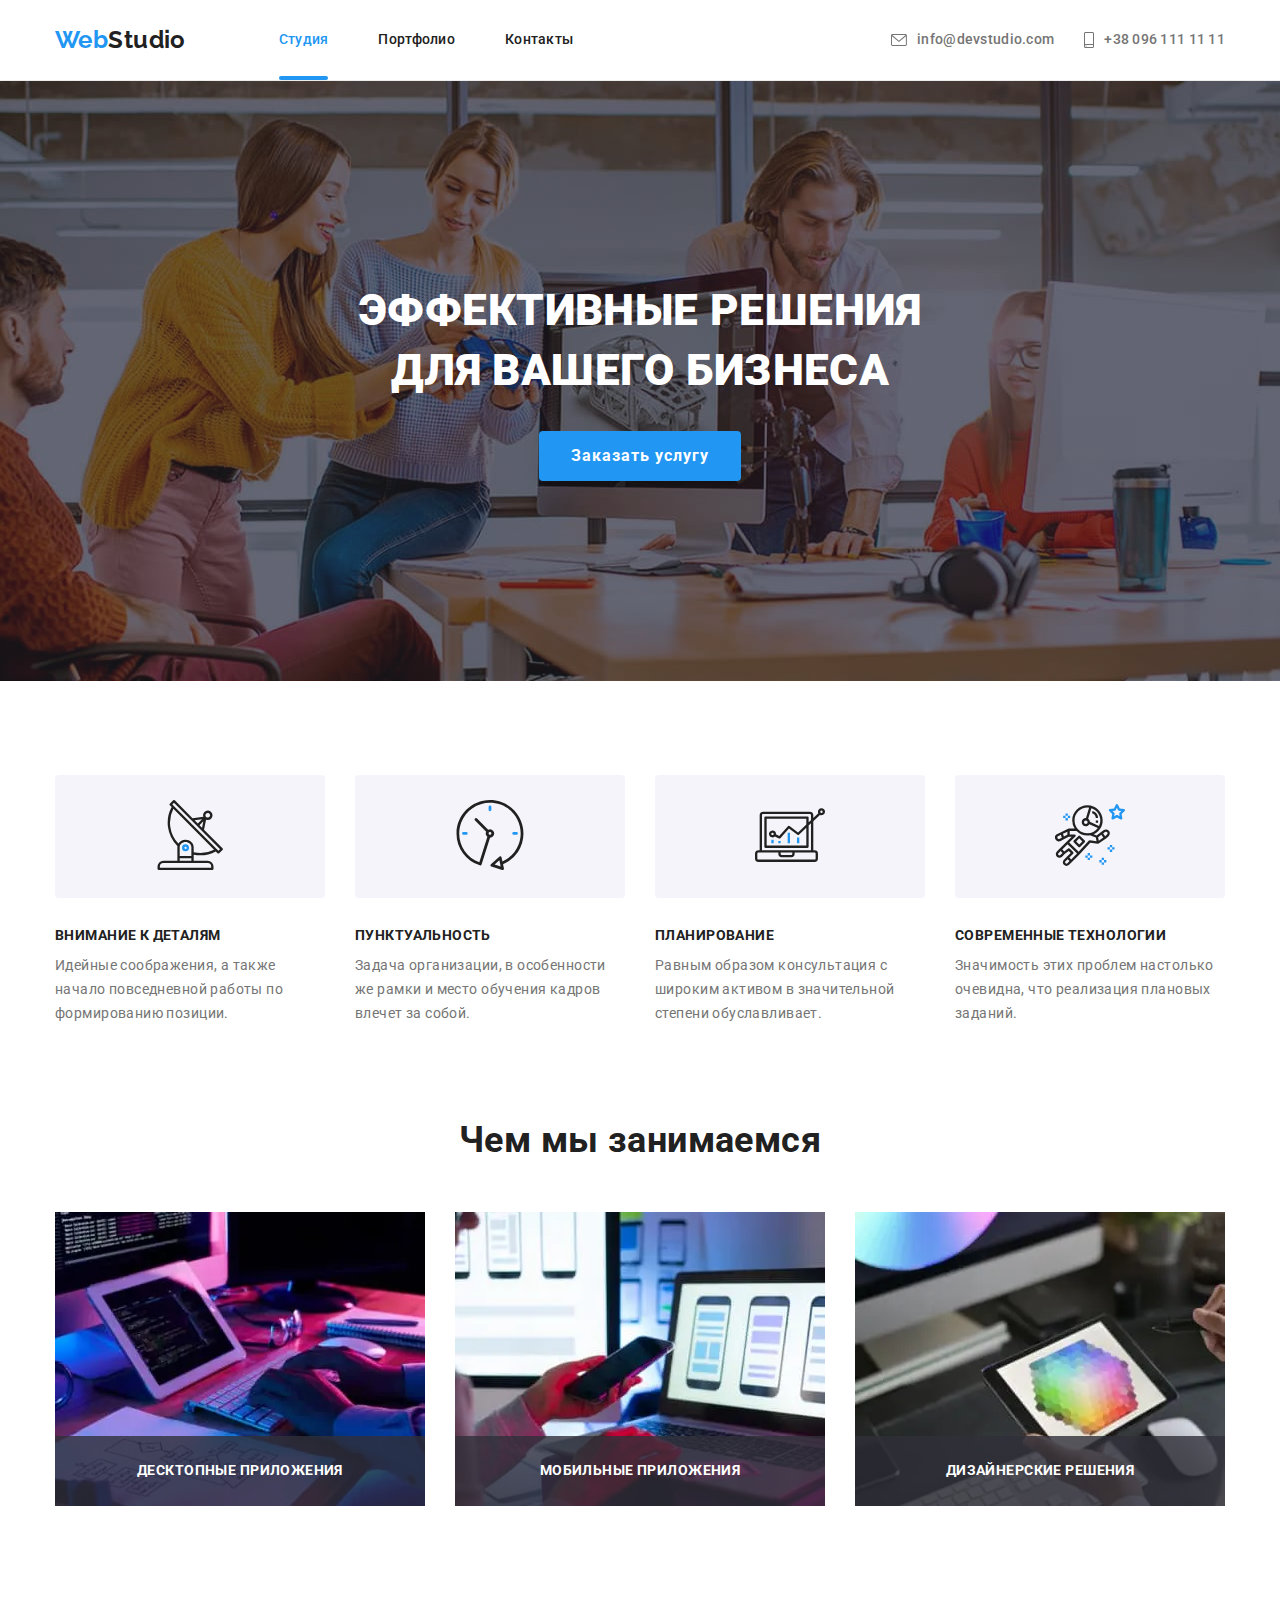
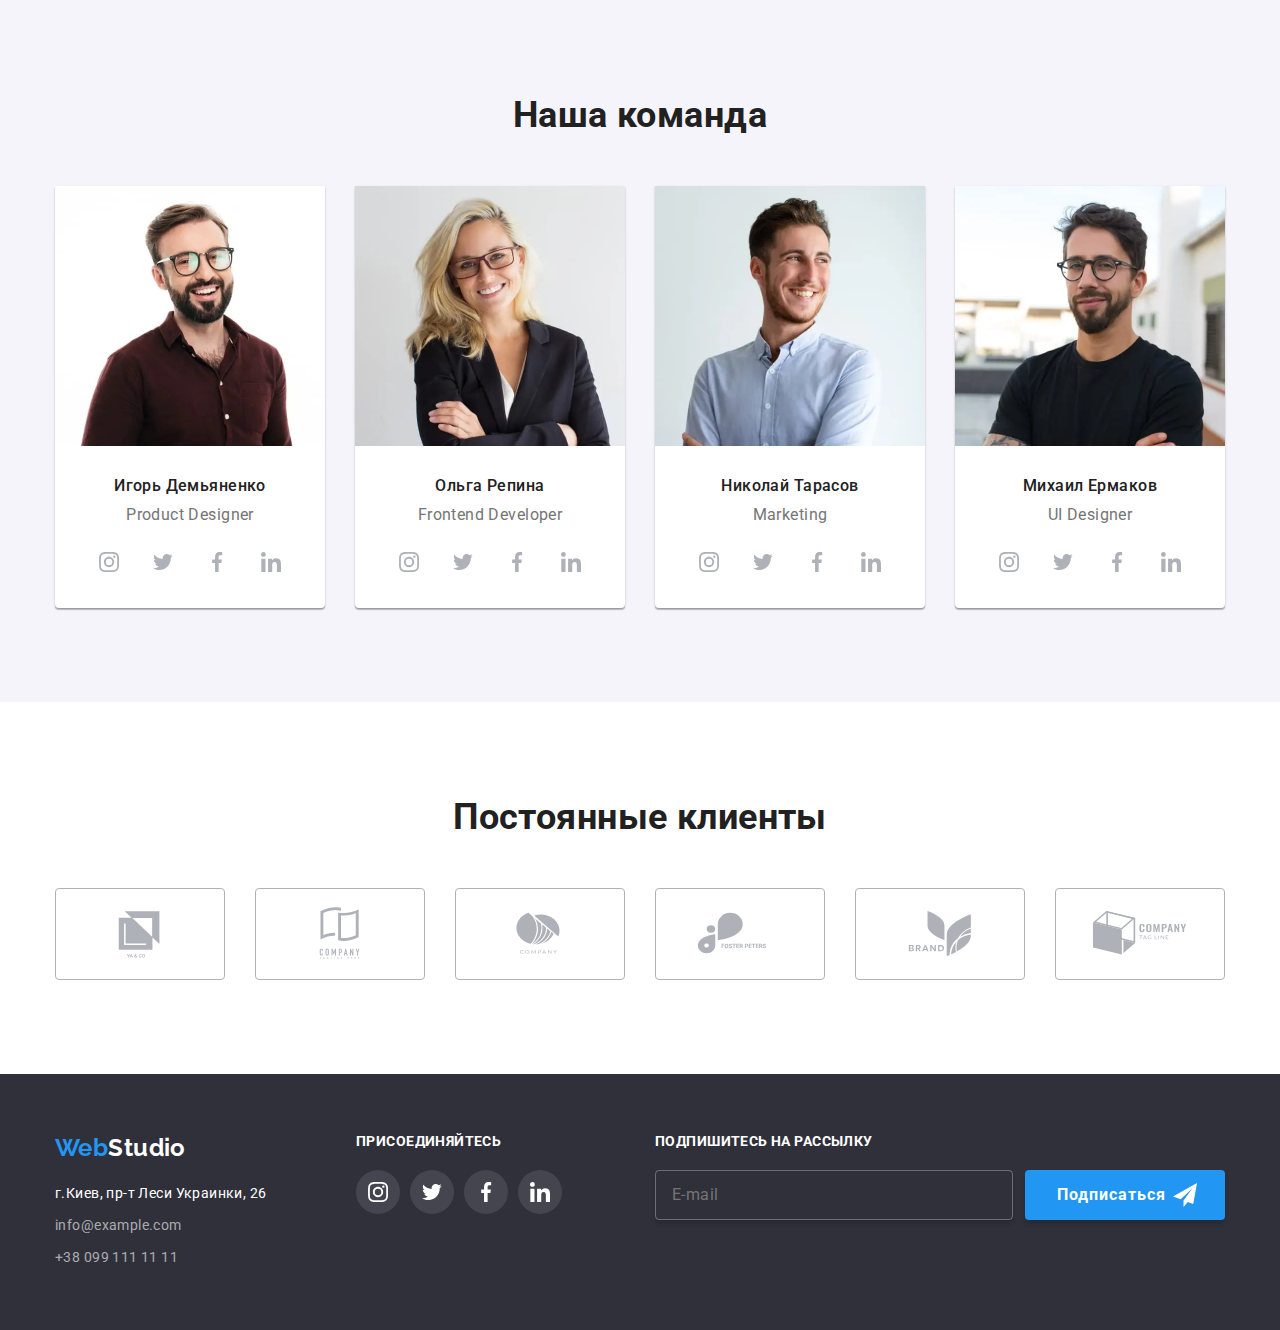
==== index.html @ 0c53b7d7 "copied files from previous repository" ====
<!DOCTYPE html>
<html lang="ru">
  <head>
    <meta charset="UTF-8" />
    <meta http-equiv="X-UA-Compatible" content="IE=edge" />
    <meta name="viewport" content="width=device-width, initial-scale=1.0" />
    <title lang="en">Webstudio</title>
    <link rel="preconnect" href="https://fonts.googleapis.com" />
    <link rel="preconnect" href="https://fonts.gstatic.com" crossorigin />
    <link
      href="https://fonts.googleapis.com/css2?family=Raleway:wght@700&family=Roboto:wght@400;500;700;900&display=swap"
      rel="stylesheet"
    />
    <link rel="stylesheet" href="./css/main.min.css" />
  </head>
  <body>
    <header class="header">
      <div class="header__container container">
        <nav class="nav">
          <p lang="en">
            <a href="./index.html" class="logo">Web<span class="logo--dark-text">Studio</span></a>
          </p>
          <button type="button" class="menu-btn menu-open-btn" aria-expanded="false">
            <svg width="40px" height="40px">
              <use href="./images/icons.svg#icon-menu" class="menu-btn__icon-menu"></use>
              <!-- <use href="./images/icons.svg#icon-menu-close" class="menu-btn__icon-close"></use> -->
            </svg>
          </button>
          <ul class="site-nav">
            <li class="site-nav__item">
              <a href="./index.html" class="site-nav__link site-nav__link--current">Студия</a>
            </li>
            <li class="site-nav__item">
              <a href="./portfolio.html" class="site-nav__link">Портфолио</a>
            </li>
            <li class="site-nav__item"><a href="" class="site-nav__link">Контакты</a></li>
          </ul>
        </nav>
        <ul class="contact-list">
          <li class="contact-list__item">
            <a href="mailto:info@devstudio.com" class="contact-list__link">
              <svg class="contact-list__icon" width="16px" height="12px">
                <use href="./images/icons.svg#icon-envelope"></use>
              </svg>
              <p class="contact-list__text">info@devstudio.com</p></a
            >
          </li>
          <li class="contact-list__item">
            <a href="tel:+380961111111" class="contact-list__link">
              <svg class="contact-list__icon" width="10" height="16px">
                <use href="./images/icons.svg#icon-smartphone"></use>
              </svg>
              <p class="contact-list__text">+38 096 111 11 11</p></a
            >
          </li>
        </ul>
        <div class="mob-menu is-hidden" data-menu>
          <button type="button" class="menu-btn-close menu-close-btn" aria-expanded="true">
            <svg width="40px" height="40px">
              <use
                href="./images/icons.svg#icon-menu-close"
                class="menu-btn-close__icon-cross"
              ></use>
            </svg>
          </button>
          <ul class="mob-menu__site-nav">
            <li class="mob-menu__item">
              <a href="./index.html" class="mob-menu__link mob-menu__link--current">Студия</a>
            </li>
            <li class="mob-menu__item">
              <a href="./portfolio.html" class="mob-menu__link">Портфолио</a>
            </li>
            <li class="mob-menu__item">
              <a href="" class="mob-menu__link">Контакты</a>
            </li>
          </ul>
          <ul class="mob-menu__contact-list">
            <li class="mob-menu__item">
              <a href="tel:+380961111111" class="mob-menu__tel"> +38 096 111 11 11</a>
            </li>
            <li class="mob-menu__item">
              <a href="mailto:info@devstudio.com" class="mob-menu__mail"> info@devstudio.com</a>
            </li>
            <li>
              <ul class="mob-menu__soc-list">
                <li class="mob-menu__soc-item">
                  <a href="" class="mob-menu__soc-link">Instagram</a>
                </li>
                <li class="mob-menu__soc-item">
                  <a href="" class="mob-menu__soc-link">Twitter</a>
                </li>
                <li class="mob-menu__soc-item">
                  <a href="" class="mob-menu__soc-link">Facebook</a>
                </li>
                <li class="mob-menu__soc-item">
                  <a href="" class="mob-menu__soc-link">Linkedin</a>
                </li>
              </ul>
            </li>
          </ul>
        </div>
      </div>
    </header>
    <main>
      <section class="hero section">
        <div class="container">
          <h1 class="page-heading">
            ЭФФЕКТИВНЫЕ РЕШЕНИЯ<br />
            ДЛЯ ВАШЕГО БИЗНЕСА
          </h1>
          <button type="button" class="btn hero__btn" data-modal-open>Заказать услугу</button>
        </div>
      </section>
      <section class="section qualities">
        <div class="container">
          <h2 class="section__heading visually-hidden">Наши качества</h2>
          <ul class="qualities-list">
            <li class="qualities-list__item">
              <div class="qualities-list__icon-container">
                <svg width="70px" height="70px" class="qualities-list__icon">
                  <use href="./images/icons.svg#icon-antenna"></use>
                </svg>
              </div>
              <h3 class="qualities-list__heading">Внимание к деталям</h3>
              <p class="qualities-list__text">
                Идейные соображения, а также начало повседневной работы по формированию позиции.
              </p>
            </li>
            <li class="qualities-list__item">
              <div class="qualities-list__icon-container">
                <svg width="70px" height="70px" class="qualities-list__icon">
                  <use href="./images/icons.svg#icon-clock"></use>
                </svg>
              </div>
              <h3 class="qualities-list__heading">Пунктуальность</h3>
              <p class="qualities-list__text">
                Задача организации, в особенности же рамки и место обучения кадров влечет за собой.
              </p>
            </li>
            <li class="qualities-list__item">
              <div class="qualities-list__icon-container">
                <svg width="70px" height="70px" class="qualities-list__icon">
                  <use href="./images/icons.svg#icon-diagram"></use>
                </svg>
              </div>
              <h3 class="qualities-list__heading">Планирование</h3>
              <p class="qualities-list__text">
                Равным образом консультация с широким активом в значительной степени обуславливает.
              </p>
            </li>
            <li class="qualities-list__item">
              <div class="qualities-list__icon-container">
                <svg width="70px" height="70px" class="qualities-list__icon">
                  <use href="./images/icons.svg#icon-astronaut"></use>
                </svg>
              </div>
              <h3 class="qualities-list__heading">Современные технологии</h3>
              <p class="qualities-list__text">
                Значимость этих проблем настолько очевидна, что реализация плановых заданий.
              </p>
            </li>
          </ul>
        </div>
      </section>
      <section class="section activities">
        <div class="container">
          <h2 class="section__heading">Чем мы занимаемся</h2>
          <ul class="activities-list">
            <li class="activities-list__item">
              <div class="activities-list__wrapper">
                <picture>
                  <source
                    srcset="
                      images/activities/programmer-working-close-up.webp    1x,
                      images/activities/programmer-working-close-up@2x.webp 2x
                    "
                    type="image/webp" />
                  <source
                    srcset="
                      images/activities/programmer-working-close-up.jpg    1x,
                      images/activities/programmer-working-close-up@2x.jpg 2x
                    "
                    type="image/jpeg" />
                  <img
                    src="images/activities/programmer-working-close-up.jpg "
                    alt="программист за работой"
                    width="370"
                /></picture>
                <p class="activities-list__text">Десктопные приложения</p>
              </div>
            </li>
            <li class="activities-list__item">
              <div class="activities-list__wrapper">
                <picture>
                  <source
                    srcset="
                      images/activities/developing-smartphones-applications-close-up.webp    1x,
                      images/activities/developing-smartphones-applications-close-up@2x.webp 2x
                    "
                    type="image/webp" />
                  <source
                    srcset="
                      images/activities/developing-smartphones-applications-close-up.jpg    1x,
                      images/activities/developing-smartphones-applications-close-up@2x.jpg 2x
                    "
                    type="image/jpeg" />
                  <img
                    src="images/activities/developing-smartphones-applications-close-up.jpg"
                    alt="программист разрабатывает приложения для смартфона"
                    width="370"
                /></picture>
                <p class="activities-list__text">Мобильные приложения</p>
              </div>
            </li>
            <li class="activities-list__item">
              <div class="activities-list__wrapper">
                <picture>
                  <source
                    srcset="
                      images/activities/colour-pallete-close-up.webp    1x,
                      images/activities/colour-pallete-close-up@2x.webp 2x
                    "
                    type="image/webp" />
                  <source
                    srcset="
                      images/activities/colour-pallete-close-up.jpg    1x,
                      images/activities/colour-pallete-close-up@2x.jpg 2x
                    "
                    type="image/jpeg" />
                  <img
                    src="images/activities/colour-pallete-close-up.jpg"
                    alt="Дизайнер выбирает цвета на планшете"
                    width="370"
                /></picture>
                <p class="activities-list__text">Дизайнерские решения</p>
              </div>
            </li>
          </ul>
        </div>
      </section>
      <section class="section team">
        <div class="container">
          <h2 class="section__heading">Наша команда</h2>
          <ul class="team-list">
            <li class="team-list__item team-member">
              <picture>
                <source
                  srcset="
                    ./images/team/desktop/product-designer.webp    1x,
                    ./images/team/desktop/product-designer@2x.webp 2x
                  "
                  type="image/webp"
                  media="(min-width:1200px)" />
                <source
                  srcset="
                    ./images/team/desktop/product-designer.jpg    1x,
                    ./images/team/desktop/product-designer@2x.jpg 2x
                  "
                  type="image/jpeg"
                  media="(min-width:1200px)" />
                <source
                  srcset="
                    ./images/team/tablet/product-designer.webp    1x,
                    ./images/team/tablet/product-designer@2x.webp 2x
                  "
                  type="image/webp"
                  media="(min-width:768px)" />
                <source
                  srcset="
                    ./images/team/tablet/product-designer.jpg    1x,
                    ./images/team/tablet/product-designer@2x.jpg 2x
                  "
                  type="image/jpeg"
                  media="(min-width:768px)" />
                <source
                  srcset="
                    ./images/team/mobile/product-designer.webp    1x,
                    ./images/team/mobile/product-designer@2x.webp 2x
                  "
                  type="image/webp"
                  media="(max-width:767px)" />
                <source
                  srcset="
                    ./images/team/mobile/product-designer.jpg    1x,
                    ./images/team/mobile/product-designer@2x.jpg 2x
                  "
                  type="image/jpeg"
                  media="(max-width:767px)" />
                <img
                  src="./images/team/desktop/product-designer.jpg"
                  alt="Дизайнер продукта"
                  width="270"
              /></picture>
              <div class="team-member__wrapper">
                <h3 class="team-member__name">Игорь Демьяненко</h3>
                <p lang="en" class="team-member__position text">Product Designer</p>
                <ul class="soc-list">
                  <li class="soc-list__item">
                    <a href="" class="soc-list__link">
                      <svg class="soc-list__icon" width="20px" height="20px">
                        <use href="./images/icons.svg#icon-instagram"></use>
                      </svg>
                    </a>
                  </li>
                  <li class="soc-list__item">
                    <a href="" class="soc-list__link">
                      <svg class="soc-list__icon" width="20px" height="20px">
                        <use href="./images/icons.svg#icon-twitter"></use>
                      </svg>
                    </a>
                  </li>
                  <li class="soc-list__item">
                    <a href="" class="soc-list__link">
                      <svg class="soc-list__icon" width="20px" height="20px">
                        <use href="./images/icons.svg#icon-facebook"></use>
                      </svg>
                    </a>
                  </li>
                  <li class="soc-list__item">
                    <a href="" class="soc-list__link">
                      <svg class="soc-list__icon" width="20px" height="20px">
                        <use href="./images/icons.svg#icon-linkedin"></use>
                      </svg>
                    </a>
                  </li>
                </ul>
              </div>
            </li>
            <li class="team-list__item team-member">
              <picture>
                <source
                  srcset="
                    ./images/team/desktop/frontend-developer.webp    1x,
                    ./images/team/desktop/frontend-developer@2x.webp 2x
                  "
                  type="image/webp"
                  media="(min-width:1200px)" />
                <source
                  srcset="
                    ./images/team/desktop/frontend-developer.jpg    1x,
                    ./images/team/desktop/frontend-developer@2x.jpg 2x
                  "
                  type="image/jpeg"
                  media="(min-width:1200px)" />
                <source
                  srcset="
                    ./images/team/tablet/frontend-developer.webp    1x,
                    ./images/team/tablet/frontend-developer@2x.webp 2x
                  "
                  type="image/webp"
                  media="(min-width:768px)" />
                <source
                  srcset="
                    ./images/team/tablet/frontend-developer.jpg    1x,
                    ./images/team/tablet/frontend-developer@2x.jpg 2x
                  "
                  type="image/jpeg"
                  media="(min-width:768px)" />
                <source
                  srcset="
                    ./images/team/mobile/frontend-developer.webp    1x,
                    ./images/team/mobile/frontend-developer@2x.webp 2x
                  "
                  type="image/webp"
                  media="(max-width:767px)" />
                <source
                  srcset="
                    ./images/team/mobile/frontend-developer.jpg    1x,
                    ./images/team/mobile/frontend-developer@2x.jpg 2x
                  "
                  type="image/jpeg"
                  media="(max-width:767px)" />
                <img
                  src="./images/team/desktop/frontend-developer.jpg"
                  alt="Фронтенд девелопер"
                  width="270"
              /></picture>
              <div class="team-member__wrapper">
                <h3 class="team-member__name">Ольга Репина</h3>
                <p lang="en" class="team-member__position text">Frontend Developer</p>
                <ul class="soc-list">
                  <li class="soc-list__item">
                    <a href="" class="soc-list__link">
                      <svg class="soc-list__icon" width="20px" height="20px">
                        <use href="./images/icons.svg#icon-instagram"></use>
                      </svg>
                    </a>
                  </li>
                  <li class="soc-list__item">
                    <a href="" class="soc-list__link">
                      <svg class="soc-list__icon" width="20px" height="20px">
                        <use href="./images/icons.svg#icon-twitter"></use>
                      </svg>
                    </a>
                  </li>
                  <li class="soc-list__item">
                    <a href="" class="soc-list__link">
                      <svg class="soc-list__icon" width="20px" height="20px">
                        <use href="./images/icons.svg#icon-facebook"></use>
                      </svg>
                    </a>
                  </li>
                  <li class="soc-list__item">
                    <a href="" class="soc-list__link">
                      <svg class="soc-list__icon" width="20px" height="20px">
                        <use href="./images/icons.svg#icon-linkedin"></use>
                      </svg>
                    </a>
                  </li>
                </ul>
              </div>
            </li>
            <li class="team-list__item team-member">
              <picture>
                <source
                  srcset="
                    ./images/team/desktop/marketing.webp    1x,
                    ./images/team/desktop/marketing@2x.webp 2x
                  "
                  type="image/webp"
                  media="(min-width:1200px)" />
                <source
                  srcset="
                    ./images/team/desktop/marketing.jpg    1x,
                    ./images/team/desktop/marketing@2x.jpg 2x
                  "
                  type="image/jpeg"
                  media="(min-width:1200px)" />
                <source
                  srcset="
                    ./images/team/tablet/marketing.webp    1x,
                    ./images/team/tablet/marketing@2x.webp 2x
                  "
                  type="image/webp"
                  media="(min-width:768px)" />
                <source
                  srcset="
                    ./images/team/tablet/marketing.jpg    1x,
                    ./images/team/tablet/marketing@2x.jpg 2x
                  "
                  type="image/jpeg"
                  media="(min-width:768px)" />
                <source
                  srcset="
                    ./images/team/mobile/marketing.webp    1x,
                    ./images/team/mobile/marketing@2x.webp 2x
                  "
                  type="image/webp"
                  media="(max-width:767px)" />
                <source
                  srcset="
                    ./images/team/mobile/marketing.jpg    1x,
                    ./images/team/mobile/marketing@2x.jpg 2x
                  "
                  type="image/jpeg"
                  media="(max-width:767px)" />
                <img src="./images/team/desktop/marketing.jpg" alt="Маркетолог" width="270"
              /></picture>
              <div class="team-member__wrapper">
                <h3 class="team-member__name">Николай Тарасов</h3>
                <p lang="en" class="team-member__position text">Marketing</p>
                <ul class="soc-list">
                  <li class="soc-list__item">
                    <a href="" class="soc-list__link">
                      <svg class="soc-list__icon" width="20px" height="20px">
                        <use href="./images/icons.svg#icon-instagram"></use>
                      </svg>
                    </a>
                  </li>
                  <li class="soc-list__item">
                    <a href="" class="soc-list__link">
                      <svg class="soc-list__icon" width="20px" height="20px">
                        <use href="./images/icons.svg#icon-twitter"></use>
                      </svg>
                    </a>
                  </li>
                  <li class="soc-list__item">
                    <a href="" class="soc-list__link">
                      <svg class="soc-list__icon" width="20px" height="20px">
                        <use href="./images/icons.svg#icon-facebook"></use>
                      </svg>
                    </a>
                  </li>
                  <li class="soc-list__item">
                    <a href="" class="soc-list__link">
                      <svg class="soc-list__icon" width="20px" height="20px">
                        <use href="./images/icons.svg#icon-linkedin"></use>
                      </svg>
                    </a>
                  </li>
                </ul>
              </div>
            </li>
            <li class="team-list__item team-member">
              <picture>
                <source
                  srcset="
                    ./images/team/desktop/ui-designer.webp    1x,
                    ./images/team/desktop/ui-designer@2x.webp 2x
                  "
                  type="image/webp"
                  media="(min-width:1200px)" />
                <source
                  srcset="
                    ./images/team/desktop/ui-designer.jpg    1x,
                    ./images/team/desktop/ui-designer@2x.jpg 2x
                  "
                  type="image/jpeg"
                  media="(min-width:1200px)" />
                <source
                  srcset="
                    ./images/team/tablet/ui-designer.webp    1x,
                    ./images/team/tablet/ui-designer@2x.webp 2x
                  "
                  type="image/webp"
                  media="(min-width:768px)" />
                <source
                  srcset="
                    ./images/team/tablet/ui-designer.jpg    1x,
                    ./images/team/tablet/ui-designer@2x.jpg 2x
                  "
                  type="image/jpeg"
                  media="(min-width:768px)" />
                <source
                  srcset="
                    ./images/team/mobile/ui-designer.webp    1x,
                    ./images/team/mobile/ui-designer@2x.webp 2x
                  "
                  type="image/webp"
                  media="(max-width:767px)" />
                <source
                  srcset="
                    ./images/team/mobile/ui-designer.jpg    1x,
                    ./images/team/mobile/ui-designer@2x.jpg 2x
                  "
                  type="image/jpeg"
                  media="(max-width:767px)" />
                <img src="./images/team/desktop/ui-designer.jpg" alt="ЮИ Дизайнер" width="270"
              /></picture>
              <div class="team-member__wrapper">
                <h3 class="team-member__name">Михаил Ермаков</h3>
                <p lang="en" class="team-member__position text">UI Designer</p>
                <ul class="soc-list">
                  <li class="soc-list__item">
                    <a href="" class="soc-list__link">
                      <svg class="soc-list__icon" width="20px" height="20px">
                        <use href="./images/icons.svg#icon-instagram"></use>
                      </svg>
                    </a>
                  </li>
                  <li class="soc-list__item">
                    <a href="" class="soc-list__link">
                      <svg class="soc-list__icon" width="20px" height="20px">
                        <use href="./images/icons.svg#icon-twitter"></use>
                      </svg>
                    </a>
                  </li>
                  <li class="soc-list__item">
                    <a href="" class="soc-list__link">
                      <svg class="soc-list__icon" width="20px" height="20px">
                        <use href="./images/icons.svg#icon-facebook"></use>
                      </svg>
                    </a>
                  </li>
                  <li class="soc-list__item">
                    <a href="" class="soc-list__link">
                      <svg class="soc-list__icon" width="20px" height="20px">
                        <use href="./images/icons.svg#icon-linkedin"></use>
                      </svg>
                    </a>
                  </li>
                </ul>
              </div>
            </li>
          </ul>
        </div>
      </section>
      <section class="section clients">
        <div class="container">
          <h2 class="section__heading">Постоянные клиенты</h2>
          <ul class="clients-list">
            <li class="clients-list__item">
              <a href="" class="clients-list__link">
                <svg class="clients-list__icon" width="106px" height="60px">
                  <use href="./images/icons.svg#icon-client-1"></use>
                </svg>
              </a>
            </li>
            <li class="clients-list__item">
              <a href="" class="clients-list__link">
                <svg class="clients-list__icon" width="106px" height="60px">
                  <use href="./images/icons.svg#icon-client-2"></use>
                </svg>
              </a>
            </li>
            <li class="clients-list__item">
              <a href="" class="clients-list__link">
                <svg class="clients-list__icon" width="106px" height="60px">
                  <use href="./images/icons.svg#icon-client-3"></use>
                </svg>
              </a>
            </li>
            <li class="clients-list__item">
              <a href="" class="clients-list__link">
                <svg class="clients-list__icon" width="106px" height="60px">
                  <use href="./images/icons.svg#icon-client-4"></use>
                </svg>
              </a>
            </li>
            <li class="clients-list__item">
              <a href="" class="clients-list__link">
                <svg class="clients-list__icon" width="106px" height="60px">
                  <use href="./images/icons.svg#icon-client-5"></use>
                </svg>
              </a>
            </li>
            <li class="clients-list__item">
              <a href="" class="clients-list__link">
                <svg class="clients-list__icon" width="106px" height="60px">
                  <use href="./images/icons.svg#icon-client-6"></use>
                </svg>
              </a>
            </li>
          </ul>
        </div>
      </section>
    </main>
    <footer class="page-footer">
      <h2 class="footer__heading visually-hidden">Адрес и социальные сети</h2>
      <div class="page-footer__container container">
        <div class="address-data">
          <p lang="en" class="text">
            <a href="./" class="logo">Web<span class="logo--light-text">Studio</span></a>
          </p>
          <address class="address">
            <p class="address__text">г.Киев, пр-т Леси Украинки, 26</p>
            <p class="address__text">
              <a href="mailto:info@example.com" class="address__link">info@example.com</a>
            </p>
            <p class="address__text">
              <a href="tel:+380991111111" class="address__link">+38 099 111 11 11</a>
            </p>
          </address>
        </div>
        <div class="soc-container footer__soc">
          <h3 class="soc__heading">Присоединяйтесь</h3>
          <ul class="soc-list">
            <li class="soc-list__item">
              <a href="" class="soc-list__link footer__soc-link">
                <svg class="soc-list__icon" width="20px" height="20px">
                  <use href="./images/icons.svg#icon-instagram"></use>
                </svg>
              </a>
            </li>
            <li class="soc-list__item">
              <a href="" class="soc-list__link footer__soc-link">
                <svg class="soc-list__icon" width="20px" height="20px">
                  <use href="./images/icons.svg#icon-twitter"></use>
                </svg>
              </a>
            </li>
            <li class="soc-list__item">
              <a href="" class="soc-list__link footer__soc-link">
                <svg class="soc-list__icon" width="20px" height="20px">
                  <use href="./images/icons.svg#icon-facebook"></use>
                </svg>
              </a>
            </li>
            <li class="soc-list__item">
              <a href="" class="soc-list__link footer__soc-link">
                <svg class="soc-list__icon" width="20px" height="20px">
                  <use href="./images/icons.svg#icon-linkedin"></use>
                </svg>
              </a>
            </li>
          </ul>
        </div>
        <div class="newsletter">
          <h3 class="newsletter__heading">Подпишитесь на рассылку</h3>
          <form class="newsletter__form">
            <div class="newsletter__wrapper">
              <label class="newsletter__label">
                <input
                  type="email"
                  name="news-user-email"
                  placeholder="E-mail"
                  class="newsletter__user-email"
                />
              </label>
              <button type="submit" class="newsletter__btn newsletter-btn btn">
                Подписаться
                <svg class="newsletter__icon newsletter-btn__icon" width="24px" height="24px">
                  <use href="./images/icons.svg#icon-send"></use>
                </svg>
              </button>
            </div>
          </form>
        </div>
      </div>
    </footer>
    <div class="backdrop is-hidden" data-modal>
      <div class="modal">
        <button type="button" class="modal__close-btn close-btn" data-modal-close>
          <svg class="close-btn__icon" width="11px" height="11px">
            <use href="./images/icons.svg#icon-close-cross"></use>
          </svg>
        </button>
        <h2 class="modal__heading">Оставьте свои данные, мы вам перезвоним</h2>
        <form class="js-speaker-form contact-form">
          <div class="contact-form__form-field">
            <label for="user-name" class="contact-form__label"> Имя </label>
            <input type="text" name="user-name" class="contact-form__text-field" id="user-name" />
            <svg class="contact-form__icon" width="18px" height="18px">
              <use href="./images/icons.svg#icon-person"></use>
            </svg>
          </div>
          <div class="contact-form__form-field">
            <label for="user-tel" class="contact-form__label">Телефон</label>
            <input type="tel" name="user-tel" class="contact-form__text-field" id="user-tel" />
            <svg class="contact-form__icon" width="18px" height="18px">
              <use href="./images/icons.svg#icon-phone"></use>
            </svg>
          </div>
          <div class="contact-form__form-field">
            <label for="user-email" class="contact-form__label">Почта</label>
            <input
              type="email"
              name="user-email"
              class="contact-form__text-field"
              id="user-email"
            />
            <svg class="contact-form__icon" width="18px" height="18px">
              <use href="./images/icons.svg#icon-email-black"></use>
            </svg>
          </div>
          <div class="contact-form__form-area">
            <label for="user-comment" class="contact-form__label">Комментарий</label>
            <textarea
              class="contact-form__comment"
              id="user-comment"
              name="user-comment"
              placeholder="Введите текст"
            ></textarea>
          </div>
          <div class="contact-form__form-field">
            <label class="contact-form__label-agreement">
              <input
                type="checkbox"
                name="user-agreement"
                class="contact-form__checkbox visually-hidden"
              />
              <svg class="contact-form__icon-checkbox" width="16px" height="15px">
                <use href="./images/icons.svg#icon-checkbox"></use>
              </svg>
              <svg class="contact-form__icon-checked" width="16px" height="15px">
                <use href="./images/icons.svg#icon-checked"></use>
              </svg>
              Соглашаюсь с рассылкой и принимаю
              <a href="" class="agreement-link">Условия договора</a>
            </label>
          </div>
          <button type="submit" class="contact-form__btn-submit btn">Отправить</button>
        </form>
      </div>
    </div>
    <script src="./js/modal.js"></script>
    <script src="./js/menu.js"></script>
  </body>
</html>
---- css/main.min.css ----
/*! modern-normalize v1.1.0 | MIT License | https://github.com/sindresorhus/modern-normalize */*,::after,::before{box-sizing:border-box}html{-moz-tab-size:4;tab-size:4}html{line-height:1.15;-webkit-text-size-adjust:100%}body{margin:0}body{font-family:system-ui, -apple-system, 'Segoe UI', Roboto, Helvetica, Arial, sans-serif, 'Apple Color Emoji', 'Segoe UI Emoji'}hr{height:0;color:inherit}abbr[title]{text-decoration:underline dotted}b,strong{font-weight:bolder}code,kbd,pre,samp{font-family:ui-monospace, SFMono-Regular, Consolas, 'Liberation Mono', Menlo, monospace;font-size:1em}small{font-size:80%}sub,sup{font-size:75%;line-height:0;position:relative;vertical-align:baseline}sub{bottom:-0.25em}sup{top:-0.5em}table{text-indent:0;border-color:inherit}button,input,optgroup,select,textarea{font-family:inherit;font-size:100%;line-height:1.15;margin:0}button,select{text-transform:none}[type='button'],[type='reset'],[type='submit'],button{-webkit-appearance:button}::-moz-focus-inner{border-style:none;padding:0}:-moz-focusring{outline:1px dotted ButtonText}:-moz-ui-invalid{box-shadow:none}legend{padding:0}progress{vertical-align:baseline}::-webkit-inner-spin-button,::-webkit-outer-spin-button{height:auto}[type='search']{-webkit-appearance:textfield;outline-offset:-2px}::-webkit-search-decoration{-webkit-appearance:none}::-webkit-file-upload-button{-webkit-appearance:button;font:inherit}summary{display:list-item}ul{list-style-type:none;margin:0;padding:0}h1,h2,h3,h4,h5,h6,p{margin:0}img{display:block;width:100%;height:auto}a{text-decoration:none;color:inherit}body{background-color:#fff;color:#757575;font-family:'Roboto', serif;font-size:14px;letter-spacing:0.03em}.section{padding-top:60px;padding-bottom:60px}@media screen and (min-width: 1200px){.section{padding-top:94px;padding-bottom:94px}}.container{margin:0 auto;padding:0 15px}@media screen and (min-width: 480px){.container{width:480px}}@media screen and (min-width: 768px){.container{width:768px}}@media screen and (min-width: 1200px){.container{width:1200px}}.section__heading{margin-bottom:30px;font-size:28px;font-weight:700;line-height:1.18;letter-spacing:inherit;text-align:center;color:#212121}@media screen and (min-width: 1200px){.section__heading{margin-bottom:50px;font-size:36px;font-weight:700;line-height:1.17;letter-spacing:inherit}}.no-scroll{overflow:hidden}.visually-hidden{position:absolute;width:1px;height:1px;margin:-1px;border:0;padding:0;white-space:nowrap;clip-path:inset(100%);clip:rect(0 0 0 0);overflow:hidden}.logo{font-family:'Raleway', sans-serif;font-size:24px;font-weight:700;line-height:1.17;letter-spacing:inherit;color:#2196f3;text-decoration:none}.logo--dark-text{color:#212121}.logo--light-text{color:#fff}.btn{display:block;min-width:200px;height:50px;padding:10px 32px;margin:0 auto;border:none;box-shadow:0px 4px 4px rgba(0,0,0,0.15);border-radius:4px;font-family:inherit;font-size:16px;font-weight:700;line-height:1.88;letter-spacing:.06em;color:#fff;cursor:pointer;background-color:#2196f3;color:#fff;transition:background-color 250ms cubic-bezier(0.4, 0, 0.2, 1),250ms cubic-bezier(0.4, 0, 0.2, 1),250ms cubic-bezier(0.4, 0, 0.2, 1)}.btn:hover,.btn:focus{background-color:#188ce8}.newsletter-btn{margin:0 auto;position:relative;text-align:left}.newsletter-btn__icon{position:absolute;top:13px;right:28px}@media screen and (min-width: 1200px){.newsletter-btn{margin-left:auto;margin-right:0}}.menu-btn{display:inline-flex;position:absolute;right:0;top:10px;padding:0;background-color:transparent;border:none}@media screen and (min-width: 768px){.menu-btn{display:none}}.menu-btn__icon-menu{fill:#212121;transition:fill 250ms cubic-bezier(0.4, 0, 0.2, 1),250ms cubic-bezier(0.4, 0, 0.2, 1),250ms cubic-bezier(0.4, 0, 0.2, 1)}.menu-btn:hover .menu-btn__icon-menu,.menu-btn:focus .menu-btn__icon-menu{fill:#2196f3}.menu-btn-close{display:inline-flex;position:absolute;right:15px;top:10px;padding:0;background-color:transparent;border:none}@media screen and (min-width: 768px){.menu-btn-close{display:none}}.menu-btn-close__icon-cross{fill:#212121;transition:fill 250ms cubic-bezier(0.4, 0, 0.2, 1),250ms cubic-bezier(0.4, 0, 0.2, 1),250ms cubic-bezier(0.4, 0, 0.2, 1)}.menu-btn-close:hover .menu-btn-close__icon-cross,.menu-btn-close:focus .menu-btn-close__icon-cross{fill:#2196f3}.close-btn{position:absolute;width:30px;height:30px;top:8px;right:8px;border:1px solid rgba(0,0,0,0.1);border-radius:50%;background-color:transparent;cursor:pointer}.close-btn__icon{position:absolute;top:50%;left:50%;transform:translate(-50%, -50%);transition:fill 250ms cubic-bezier(0.4, 0, 0.2, 1),250ms cubic-bezier(0.4, 0, 0.2, 1),250ms cubic-bezier(0.4, 0, 0.2, 1)}.close-btn:hover .close-btn__icon,.close-btn:focus .close-btn__icon{fill:#2196f3}.soc-list{display:flex;justify-content:center}.soc-list__item:not(:last-child){margin-right:10px}.soc-list__link{display:flex;width:44px;height:44px;border-radius:50%;align-items:center;justify-content:center;fill:#afb1b8;transition:background-color 250ms cubic-bezier(0.4, 0, 0.2, 1),fill 250ms cubic-bezier(0.4, 0, 0.2, 1),250ms cubic-bezier(0.4, 0, 0.2, 1)}.soc-list__link:hover,.soc-list__link:focus{background-color:#2196f3;fill:#fff}.footer__soc-link{background-color:rgba(255,255,255,0.1);fill:#fff}.mob-menu{display:flex;flex-direction:column;justify-content:space-between;position:fixed;left:0;top:0;width:100%;height:100%;z-index:10;overflow:scroll;padding:48px 0 48px 40px;background-color:#fff;transition:transform 250ms cubic-bezier(0.4, 0, 0.2, 1),opacity 250ms cubic-bezier(0.4, 0, 0.2, 1),250ms cubic-bezier(0.4, 0, 0.2, 1)}.mob-menu.is-hidden{opacity:0;visibility:hidden;transform:translateX(100%)}@media screen and (min-width: 768px){.mob-menu{display:none}}.mob-menu__item:not(:last-of-type){margin-bottom:32px}.mob-menu__link{font-size:40px;font-weight:500;line-height:1.18;letter-spacing:.02em;letter-spacing:0.02em;color:#212121}.mob-menu__link--current{color:#2196f3}@media screen and (max-width: 479px){.mob-menu__link{font-size:8.333vw;font-weight:500;line-height:1.18;letter-spacing:.02em}}.mob-menu__tel{font-size:34px;font-weight:500;line-height:1.18;letter-spacing:.02em;color:#2196f3}@media screen and (max-width: 479px){.mob-menu__tel{font-size:7.083vw;font-weight:500;line-height:1.18;letter-spacing:.02em}}.mob-menu__mail{font-size:24px;font-weight:500;line-height:1.17;letter-spacing:.02em;color:#757575}@media screen and (max-width: 479px){.mob-menu__mail{font-size:7.083vw;font-weight:500;line-height:1.18;letter-spacing:.02em}}.mob-menu__soc-list{margin-top:64px;display:flex;flex-wrap:wrap}.mob-menu__soc-item{font-size:18px;font-weight:500;line-height:1.22;letter-spacing:.02em;display:flex;align-items:center;color:#2196f3}@media screen and (max-width: 479px){.mob-menu__soc-item{font-size:3.75vw;font-weight:500;line-height:1.22;letter-spacing:.02em}}.mob-menu__soc-item:not(:last-of-type):after{content:'';display:inline-block;margin-left:10px;margin-right:10px;background-color:rgba(33,33,33,0.2);width:1px;height:22px}@media screen and (max-width: 479px){.mob-menu__soc-item:not(:last-of-type):after{margin-left:2vw;margin-right:2vw}}.backdrop{position:fixed;top:0;width:100vw;height:100vh;background-color:rgba(0,0,0,0.2);transition:opacity 250ms cubic-bezier(0.4, 0, 0.2, 1),250ms cubic-bezier(0.4, 0, 0.2, 1),250ms cubic-bezier(0.4, 0, 0.2, 1)}.is-hidden{opacity:0;pointer-events:none;visibility:hidden}.modal{position:fixed;top:50%;left:50%;transform:translate(-50%, -50%) scale(1);width:100%;padding:40px;background-color:#fff;box-shadow:0px 1px 3px rgba(0,0,0,0.12),0px 1px 1px rgba(0,0,0,0.14),0px 2px 1px rgba(0,0,0,0.2);border-radius:4px;transition:transform 250ms cubic-bezier(0.4, 0, 0.2, 1),250ms cubic-bezier(0.4, 0, 0.2, 1),250ms cubic-bezier(0.4, 0, 0.2, 1)}.backdrop.is-hidden .modal{transform:translate(-50%, -50%) scale(0.5)}@media screen and (min-width: 480px){.modal{width:450px}}@media screen and (min-width: 1200px){.modal{width:528px}}.modal__heading{margin-bottom:12px;font-size:20px;font-weight:700;line-height:1.5;letter-spacing:inherit;text-align:center;color:#212121}@media screen and (min-width: 1200px){.modal__heading{font-size:20px;font-weight:700;line-height:1.15;letter-spacing:inherit}}.contact-form__form-field{margin-bottom:10px;position:relative}.contact-form__form-field:last-of-type{margin-bottom:30px}.contact-form__text-field{width:100%;height:40px;padding-left:42px;border:1px solid rgba(33,33,33,0.2);border-radius:4px;transition:border 250ms cubic-bezier(0.4, 0, 0.2, 1),250ms cubic-bezier(0.4, 0, 0.2, 1),250ms cubic-bezier(0.4, 0, 0.2, 1)}.contact-form__text-field:focus{border:1px solid #2196f3;outline:none}.contact-form__label{display:block;margin-bottom:4px;font-size:12px;font-weight:inherit;line-height:1.17;letter-spacing:.01em;color:#757575}.contact-form__icon{position:absolute;top:29px;left:12px;transition:fill var(--transition-time) var(--transition-timing-function)}.contact-form__text-field:focus+.contact-form__icon{fill:#188ce8}.contact-form__form-area{margin-bottom:20px}.contact-form__comment{width:100%;height:120px;resize:none;padding:12px 16px;border:1px solid rgba(33,33,33,0.2);border-radius:4px;transition:border 250ms cubic-bezier(0.4, 0, 0.2, 1),250ms cubic-bezier(0.4, 0, 0.2, 1),250ms cubic-bezier(0.4, 0, 0.2, 1)}.contact-form__comment:focus{border:1px solid #2196f3;outline:none}.agreement-link{text-decoration:underline;color:#2196f3}.contact-form__checkbox{position:absolute;left:0;top:50%;transform:translateY(-50%)}.contact-form__icon-checkbox{position:absolute;left:0;top:50%;transform:translateY(-50%);opacity:1;transition:fill 250ms cubic-bezier(0.4, 0, 0.2, 1),250ms cubic-bezier(0.4, 0, 0.2, 1),250ms cubic-bezier(0.4, 0, 0.2, 1)}.contact-form__checkbox:focus ~ .contact-form__icon-checkbox{fill:#2196f3}.contact-form__chekcbox:checked+.contact-form__icon-checkbox{opacity:0}.contact-form__icon-checked{position:absolute;left:0;top:50%;transform:translateY(-50%);opacity:0;fill:#2196f3}.contact-form__checkbox:checked ~ .contact-form__icon-checked{opacity:1}.contact-form__label-agreement{display:block;margin-left:24px;font-size:12px;font-weight:inherit;line-height:1.17;letter-spacing:inherit}@media screen and (min-width: 1200px){.contact-form__label-agreement{font-size:14px;font-weight:400;line-height:1.71;letter-spacing:inherit}}.filter{margin-bottom:40px}@media screen and (min-width: 768px){.filter{margin-bottom:30px}}@media screen and (min-width: 1200px){.filter{margin-bottom:50px}}.filter-list{display:flex;flex-wrap:wrap}.filter-list__item:not(:last-of-type){margin-right:8px}@media screen and (min-width: 768px){.filter-list{justify-content:center}}.filter-list__text{padding:6px 22px;width:100%;cursor:pointer;font-size:16px;font-weight:500;line-height:1.62;letter-spacing:inherit;color:#212121;background-color:#f5f4fa;border-radius:4px;transition:color 250ms cubic-bezier(0.4, 0, 0.2, 1),background-color 250ms cubic-bezier(0.4, 0, 0.2, 1),box-shadow 250ms cubic-bezier(0.4, 0, 0.2, 1)}.filter__option:focus+.filter-list__text,.filter__option:hover+.filter-list__text,.filter__option:checked+.filter-list__text{color:#fff;background-color:#2196f3;box-shadow:0px 3px 1px rgba(0,0,0,0.1),0px 1px 2px rgba(0,0,0,0.08),0px 2px 2px rgba(0,0,0,0.12)}.filter__option{-webkit-appearance:none;-moz-appearance:none;appearance:none}.header{border-bottom:1px solid #ececec;background-color:#fff}.header__container{position:relative;display:flex;justify-content:space-between;min-height:60px}.nav{align-items:center;display:flex}.site-nav{display:flex;padding:0;margin-left:88px}.site-nav__item:not(:last-child){margin-right:50px}@media screen and (max-width: 767px){.site-nav{display:none}}@media screen and (min-width: 1200px){.site-nav{margin-left:93px}}.site-nav__link{display:inline-block;padding-top:32px;padding-bottom:32px;font-size:inherit;font-weight:500;line-height:1.14;letter-spacing:.02em;color:#212121;transition:color 250ms cubic-bezier(0.4, 0, 0.2, 1),250ms cubic-bezier(0.4, 0, 0.2, 1),250ms cubic-bezier(0.4, 0, 0.2, 1)}.site-nav__link--current{position:relative;color:#2196f3}.site-nav__link:hover,.site-nav__link:focus{color:#2196f3}.site-nav__link--current::after{content:'';position:absolute;bottom:0;left:0;width:100%;height:4px;border-radius:2px;background-color:#2196f3}.contact-list{margin-left:auto;padding:0;display:flex;flex-direction:column;justify-content:center}@media screen and (max-width: 767px){.contact-list{display:none}}.contact-list__text{margin-left:10px}.contact-list__icon{fill:currentColor}@media screen and (min-width: 1200px){.contact-list{flex-direction:row;align-items:center}.contact-list__item:first-of-type{margin-right:30px}}.contact-list__link{display:flex;align-items:center;padding-top:5px;padding-bottom:5px;font-size:12px;font-weight:500;line-height:1.17;letter-spacing:.02em;color:#757575;transition:color 250ms cubic-bezier(0.4, 0, 0.2, 1),250ms cubic-bezier(0.4, 0, 0.2, 1),250ms cubic-bezier(0.4, 0, 0.2, 1)}.contact-list__link:hover,.contact-list__link:focus{color:#2196f3}@media screen and (min-width: 1200px){.contact-list__link{font-size:14px;font-weight:500;line-height:1.42;letter-spacing:.02em;padding-top:30px;padding-bottom:30px}}.hero{padding-top:118px;padding-bottom:118px;background-image:linear-gradient(rgba(47,48,58,0.4), rgba(47,48,58,0.4)),url("../images/hero/hero-bg-mobile.jpg");background-repeat:no-repeat;background-position:center;background-size:cover;background-color:#c4c4c4}@media screen and (min-device-pixel-ratio: 2), (min-resolution: 192dpi), (min-resolution: 2dppx){.hero{background-image:linear-gradient(rgba(47,48,58,0.4), rgba(47,48,58,0.4)),url("../images/hero/hero-bg-mobile@2x.jpg")}}@media screen and (min-width: 768px){.hero{background-image:linear-gradient(rgba(47,48,58,0.4), rgba(47,48,58,0.4)),url(../images/hero/hero-bg-tablet.jpg)}}@media screen and (min-width: 768px) and (min-device-pixel-ratio: 2), screen and (min-width: 768px) and (min-resolution: 192dpi), screen and (min-width: 768px) and (min-resolution: 2dppx){.hero{background-image:linear-gradient(rgba(47,48,58,0.4), rgba(47,48,58,0.4)),url(../images/hero/hero-bg-tablet@2x.jpg)}}@media screen and (min-width: 1200px){.hero{padding-top:200px;padding-bottom:200px;background-image:linear-gradient(rgba(47,48,58,0.4), rgba(47,48,58,0.4)),url(../images/hero/hero-bg-desktop.jpg)}}@media screen and (min-width: 1200px) and (min-device-pixel-ratio: 2), screen and (min-width: 1200px) and (min-resolution: 192dpi), screen and (min-width: 1200px) and (min-resolution: 2dppx){.hero{background-image:linear-gradient(rgba(47,48,58,0.4), rgba(47,48,58,0.4)),url(../images/hero/hero-bg-desktop@2x.jpg)}}.page-heading{margin:0 auto 30px auto;font-size:26px;font-weight:900;line-height:1.62;letter-spacing:.06em;text-align:center;text-transform:uppercase;color:#fff}@media screen and (min-width: 1200px){.page-heading{font-size:44px;font-weight:900;line-height:1.36;letter-spacing:inherit}}.qualities-list__text{font-size:inherit;font-weight:inherit;line-height:1.71;letter-spacing:inherit}.qualities-list__heading{margin-bottom:10px;font-size:inherit;font-weight:700;line-height:1.14;letter-spacing:inherit;text-align:center;text-transform:uppercase;color:#212121}.qualities-list__icon-container{padding-top:25px;padding-bottom:25px;text-align:center;margin-bottom:30px;border-radius:4px;background-color:#f5f4fa}@media screen and (min-width: 768px){.qualities-list{display:flex;flex-wrap:wrap;margin:-15px}.qualities-list__item{flex-basis:calc((100% - 60px) / 2);margin:15px}.qualities-list__heading{text-align:left}}@media screen and (min-width: 1200px){.qualities-list{flex-wrap:nowrap}.qualities-list__item{flex-basis:calc((100% - 120px) / 4)}}.activities{padding-top:0;display:none}@media screen and (min-width: 1200px){.activities{display:block}}.activities-list{display:flex;flex-wrap:wrap;margin:-15px}.activities-list__item{margin:15px}.activities-list__wrapper{position:relative}.activities-list__text{position:absolute;bottom:0;width:100%;padding-top:27px;padding-bottom:27px;font-size:inherit;font-weight:700;line-height:1.14;letter-spacing:inherit;text-align:center;text-transform:uppercase;color:#fff;background-color:rgba(47,48,58,0.8)}.team{background-color:#f5f4fa}.team-member{width:100%;background-color:#fff;box-shadow:0px 1px 3px rgba(0,0,0,0.12),0px 1px 1px rgba(0,0,0,0.14),0px 2px 1px rgba(0,0,0,0.2);border-radius:0px 0px 4px 4px;margin-bottom:30px}@media screen and (min-width: 768px){.team-member{flex-basis:calc((100% - 60px) / 2);margin:15px}}@media screen and (min-width: 1200px){.team-member{flex-basis:calc((100% - 120px) / 4)}}.team-member__name{margin-bottom:10px;font-size:16px;font-weight:500;line-height:1.19;letter-spacing:inherit;text-align:center;color:#212121}.team-member__position{font-size:16px;font-weight:inherit;line-height:1.19;letter-spacing:inherit;text-align:center;margin-bottom:16px}.team-member__wrapper{padding-top:30px;padding-bottom:24px}@media screen and (min-width: 768px){.team-list{display:flex;flex-wrap:wrap;margin:-15px}}@media screen and (min-width: 1200px){.team-list{flex-wrap:nowrap}}.clients-list{display:flex;flex-wrap:wrap;margin:-15px}@media screen and (min-width: 1200px){.clients-list{flex-wrap:nowrap}}.clients-list__item{flex-basis:calc((100% - 60px) / 2);margin:15px}@media screen and (min-width: 768px){.clients-list__item{flex-basis:calc((100% - 90px) / 3)}}@media screen and (min-width: 1200px){.clients-list__item{flex-basis:calc((100% - 180px) / 6)}}.clients-list__link{display:flex;align-items:center;justify-content:center;width:100%;height:92px;border:1px solid #afb1b8;border-radius:4px;fill:#afb1b8;transition:border-color 250ms cubic-bezier(0.4, 0, 0.2, 1),fill 250ms cubic-bezier(0.4, 0, 0.2, 1),250ms cubic-bezier(0.4, 0, 0.2, 1)}.clients-list__link:hover,.clients-list__link:focus{border-color:#2196f3;fill:#2196f3;outline:none}.page-footer{background-color:#2f303a}.page-footer__container{padding-top:60px;padding-bottom:60px}@media screen and (min-width: 768px){.page-footer__container{display:flex;flex-wrap:wrap}}@media screen and (min-width: 1200px){.page-footer__container{flex-wrap:nowrap}}.address-data{width:100%;text-align:center}@media screen and (min-width: 768px){.address-data{width:232px;margin-left:61px}}@media screen and (min-width: 1200px){.address-data{margin-left:0;width:231px;margin-right:70px;text-align:left}}.address{margin-top:20px;margin-bottom:60px}@media screen and (min-width: 768px){.address{margin-bottom:0}}.address__text{font-size:inherit;font-weight:inherit;line-height:1.71;letter-spacing:inherit;font-style:normal;color:#fff}.address__text:not(:last-of-type){margin-bottom:8px}.address__link{color:rgba(255,255,255,0.6);transition:color 250ms cubic-bezier(0.4, 0, 0.2, 1),250ms cubic-bezier(0.4, 0, 0.2, 1),250ms cubic-bezier(0.4, 0, 0.2, 1)}.address__link:hover,.address__link:focus{color:#2196f3}.soc-container{margin:0 auto;text-align:center}@media screen and (min-width: 768px){.soc-container{flex-basis:232px;margin-right:74px}}@media screen and (min-width: 1200px){.soc-container{flex-basis:206px;margin-right:93px;text-align:left}}.soc__heading,.newsletter__heading{margin-bottom:20px;font-size:inherit;font-weight:700;line-height:1.14;letter-spacing:inherit;text-transform:uppercase;color:#fff}.newsletter{margin-top:60px;text-align:center}@media screen and (min-width: 768px){.newsletter{flex-basis:100%}}@media screen and (min-width: 1200px){.newsletter{flex-basis:570px;margin-top:0;text-align:left}}.newsletter__user-email{margin-bottom:20px;width:100%;height:50px;padding-left:16px;padding-top:15px;padding-bottom:15px;font-size:16px;font-weight:inherit;line-height:1.25;letter-spacing:inherit;border:1px solid rgba(255,255,255,0.3);box-shadow:0px 4px 4px rgba(0,0,0,0.15);border-radius:4px;background-color:transparent;color:rgba(255,255,255,0.6);transition:border 250ms cubic-bezier(0.4, 0, 0.2, 1),250ms cubic-bezier(0.4, 0, 0.2, 1),250ms cubic-bezier(0.4, 0, 0.2, 1)}.newsletter__user-email:focus{border:1px solid #2196f3;outline:none}@media screen and (min-width: 768px){.newsletter__user-email{max-width:450px}}@media screen and (min-width: 1200px){.newsletter__user-email{width:358px}}@media screen and (min-width: 1200px){.newsletter__wrapper{display:flex}}.portfolio{background-color:#fff}.examples-list__item{transition:box-shadow 250ms cubic-bezier(0.4, 0, 0.2, 1),250ms cubic-bezier(0.4, 0, 0.2, 1),250ms cubic-bezier(0.4, 0, 0.2, 1)}.examples-list__item:hover{box-shadow:0px 1px 1px rgba(0,0,0,0.12),0px 4px 4px rgba(0,0,0,0.06),1px 4px 6px rgba(0,0,0,0.16)}@media screen and (max-width: 767px){.examples-list__item:not(:last-child){margin-bottom:30px}}.examples-list__link{display:flex;flex-direction:column;height:100%}@media screen and (min-width: 768px){.examples-list{display:flex;flex-wrap:wrap;margin:-15px}.examples-list__item{flex-basis:calc((100% - 60px) / 2);margin:15px}}@media screen and (min-width: 1200px){.examples-list__item{flex-basis:calc((100% - 90px) / 3)}}.examples-list__wrapper{position:relative;width:100%;overflow:hidden}.examples-list__label{width:100%;padding:20px 24px;border-bottom:1px solid #eeeeee;border-left:1px solid #eeeeee;border-right:1px solid #eeeeee;flex-grow:1}.examples-list__name{margin-bottom:4px;font-weight:700;font-size:18px;line-height:2;letter-spacing:0.06em;color:#212121}.examples-list__category{font-size:16px;line-height:1.88}.examples-list__overlay-text{position:absolute;top:0;left:0;width:100%;height:100%;padding:63px 24px;transform:translateY(100%);transition:transform 250ms cubic-bezier(0.4, 0, 0.2, 1),250ms cubic-bezier(0.4, 0, 0.2, 1),250ms cubic-bezier(0.4, 0, 0.2, 1);font-size:18px;font-weight:inherit;line-height:1.55;letter-spacing:inherit;color:#fff;background-color:rgba(33,150,243,0.9)}@media screen and (max-width: 479px){.examples-list__overlay-text{font-size:3.75vw;font-weight:inherit;line-height:1.55;letter-spacing:inherit;padding:13.125vw 5vw}}.examples-list__link:hover .examples-list__overlay-text,.examples-list__link:focus .examples-list__overlay-text{transform:translateY(0)}
/*# sourceMappingURL=main.min.css.map */
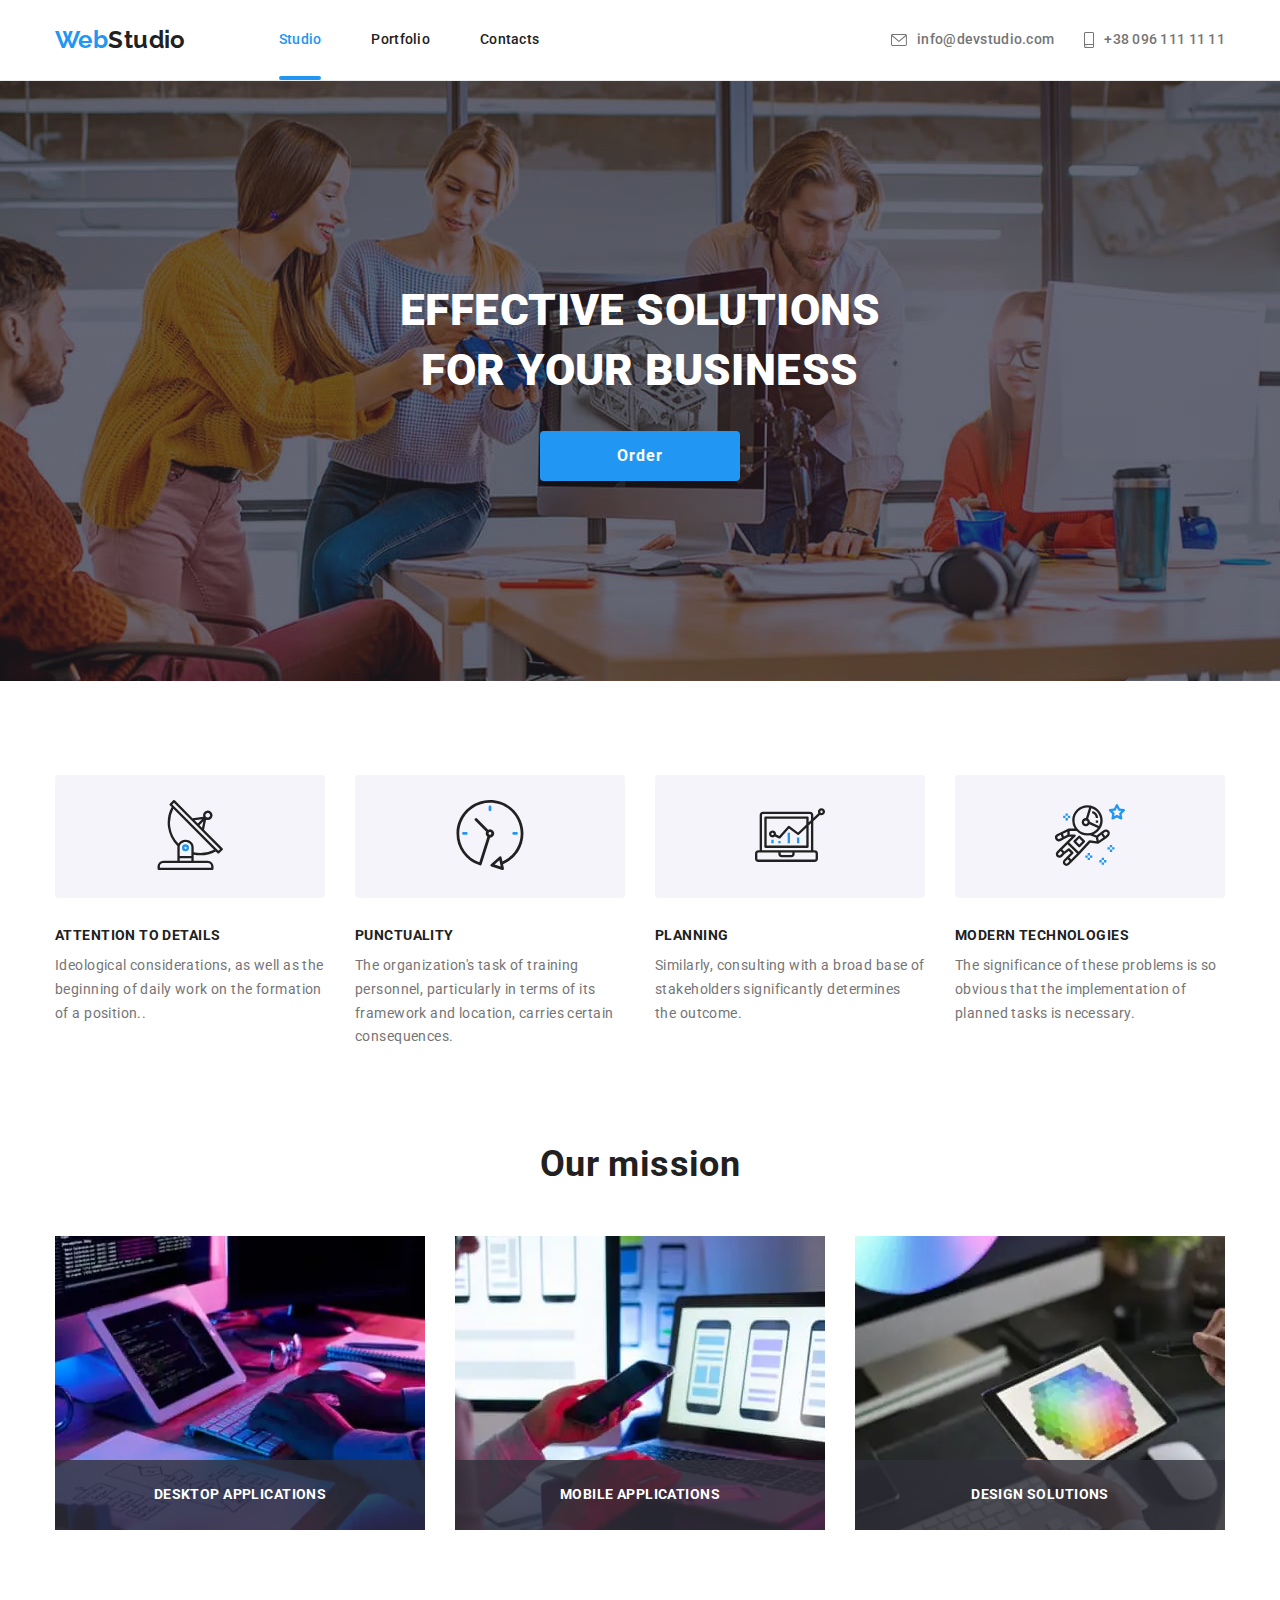
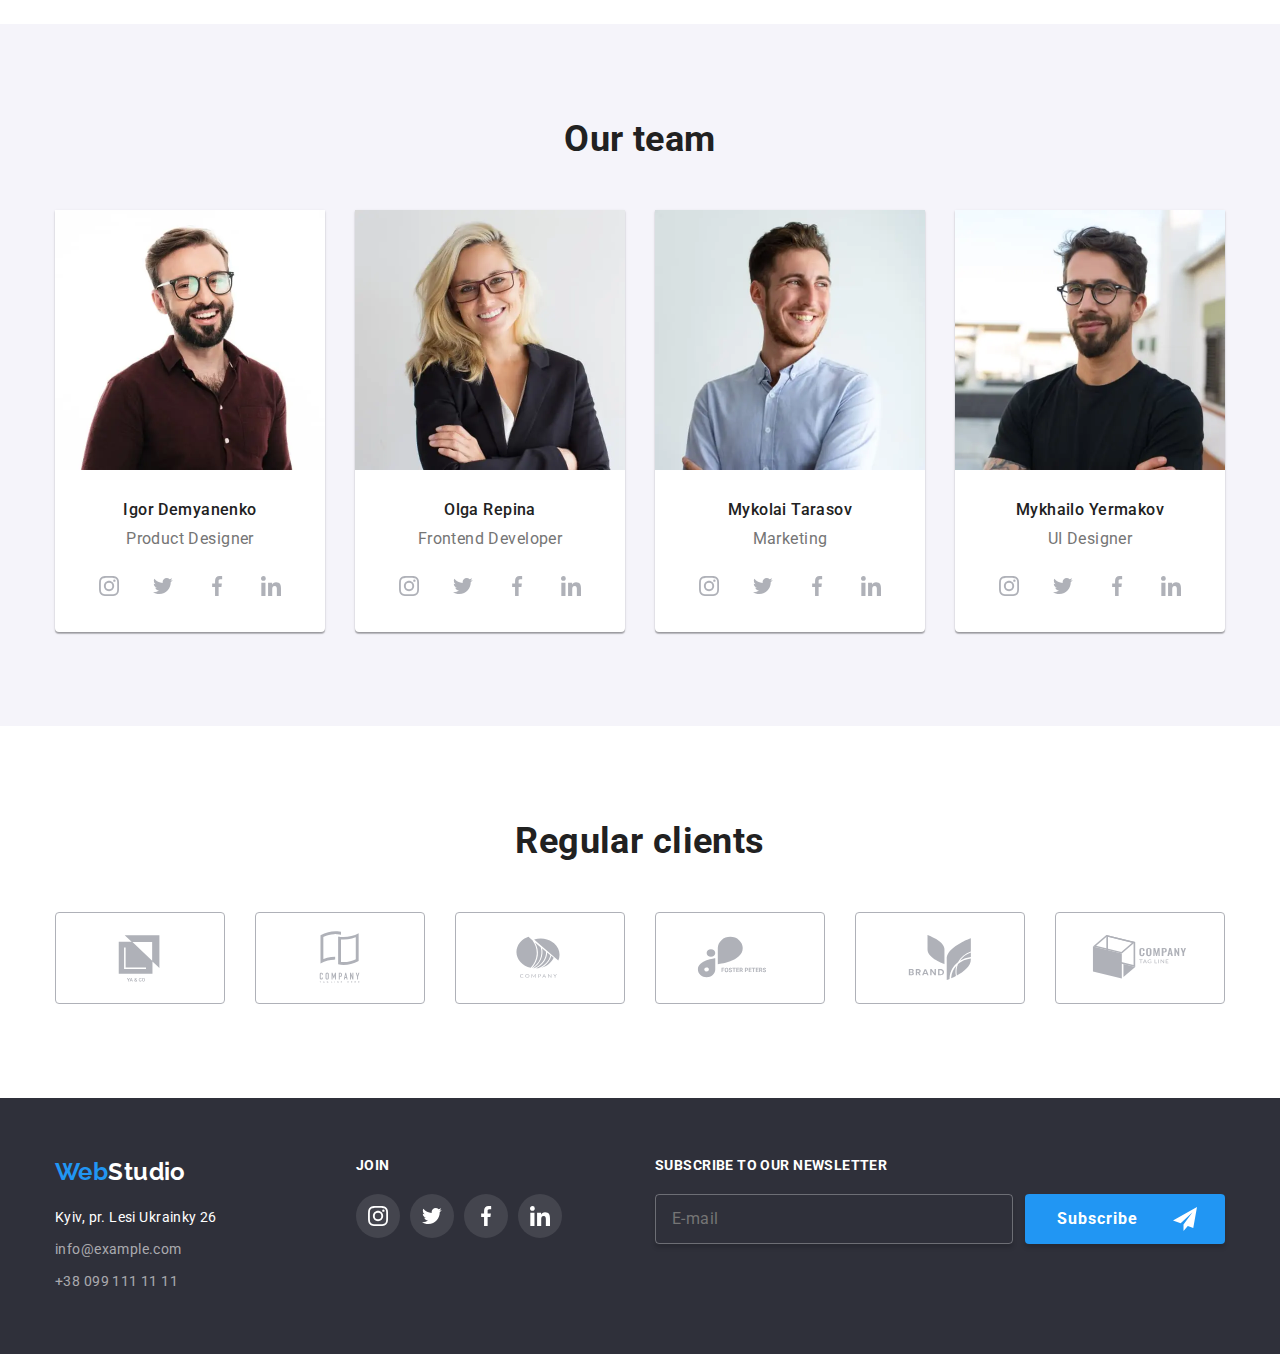
==== commit f2d1b1a9: "translated website, fixed scrolling to contacts in mobile menu" ====
--- a/index.html
+++ b/index.html
@@ -23,17 +23,18 @@
           <button type="button" class="menu-btn menu-open-btn" aria-expanded="false">
             <svg width="40px" height="40px">
               <use href="./images/icons.svg#icon-menu" class="menu-btn__icon-menu"></use>
-              <!-- <use href="./images/icons.svg#icon-menu-close" class="menu-btn__icon-close"></use> -->
             </svg>
           </button>
           <ul class="site-nav">
             <li class="site-nav__item">
-              <a href="./index.html" class="site-nav__link site-nav__link--current">Студия</a>
+              <a href="./index.html" class="site-nav__link site-nav__link--current">Studio</a>
             </li>
             <li class="site-nav__item">
-              <a href="./portfolio.html" class="site-nav__link">Портфолио</a>
-            </li>
-            <li class="site-nav__item"><a href="" class="site-nav__link">Контакты</a></li>
+              <a href="./portfolio.html" class="site-nav__link">Portfolio</a>
+            </li>
+            <li class="site-nav__item">
+              <a href="" class="site-nav__link to-contact-link">Contacts</a>
+            </li>
           </ul>
         </nav>
         <ul class="contact-list">
@@ -65,13 +66,13 @@
           </button>
           <ul class="mob-menu__site-nav">
             <li class="mob-menu__item">
-              <a href="./index.html" class="mob-menu__link mob-menu__link--current">Студия</a>
+              <a href="./index.html" class="mob-menu__link mob-menu__link--current">Studio</a>
             </li>
             <li class="mob-menu__item">
-              <a href="./portfolio.html" class="mob-menu__link">Портфолио</a>
+              <a href="./portfolio.html" class="mob-menu__link">Portfolio</a>
             </li>
             <li class="mob-menu__item">
-              <a href="" class="mob-menu__link">Контакты</a>
+              <a href="" class="mob-menu__link to-contact-link">Contacts</a>
             </li>
           </ul>
           <ul class="mob-menu__contact-list">
@@ -105,15 +106,15 @@
       <section class="hero section">
         <div class="container">
           <h1 class="page-heading">
-            ЭФФЕКТИВНЫЕ РЕШЕНИЯ<br />
-            ДЛЯ ВАШЕГО БИЗНЕСА
+            Effective Solutions<br />
+            for your business
           </h1>
-          <button type="button" class="btn hero__btn" data-modal-open>Заказать услугу</button>
+          <button type="button" class="btn hero__btn" data-modal-open>Order</button>
         </div>
       </section>
       <section class="section qualities">
         <div class="container">
-          <h2 class="section__heading visually-hidden">Наши качества</h2>
+          <h2 class="section__heading visually-hidden">Our advantages</h2>
           <ul class="qualities-list">
             <li class="qualities-list__item">
               <div class="qualities-list__icon-container">
@@ -121,9 +122,10 @@
                   <use href="./images/icons.svg#icon-antenna"></use>
                 </svg>
               </div>
-              <h3 class="qualities-list__heading">Внимание к деталям</h3>
+              <h3 class="qualities-list__heading">Attention to details</h3>
               <p class="qualities-list__text">
-                Идейные соображения, а также начало повседневной работы по формированию позиции.
+                Ideological considerations, as well as the beginning of daily work on the formation
+                of a position..
               </p>
             </li>
             <li class="qualities-list__item">
@@ -132,9 +134,10 @@
                   <use href="./images/icons.svg#icon-clock"></use>
                 </svg>
               </div>
-              <h3 class="qualities-list__heading">Пунктуальность</h3>
+              <h3 class="qualities-list__heading">Punctuality</h3>
               <p class="qualities-list__text">
-                Задача организации, в особенности же рамки и место обучения кадров влечет за собой.
+                The organization's task of training personnel, particularly in terms of its
+                framework and location, carries certain consequences.
               </p>
             </li>
             <li class="qualities-list__item">
@@ -143,9 +146,10 @@
                   <use href="./images/icons.svg#icon-diagram"></use>
                 </svg>
               </div>
-              <h3 class="qualities-list__heading">Планирование</h3>
+              <h3 class="qualities-list__heading">Planning</h3>
               <p class="qualities-list__text">
-                Равным образом консультация с широким активом в значительной степени обуславливает.
+                Similarly, consulting with a broad base of stakeholders significantly determines the
+                outcome.
               </p>
             </li>
             <li class="qualities-list__item">
@@ -154,9 +158,10 @@
                   <use href="./images/icons.svg#icon-astronaut"></use>
                 </svg>
               </div>
-              <h3 class="qualities-list__heading">Современные технологии</h3>
+              <h3 class="qualities-list__heading">Modern technologies</h3>
               <p class="qualities-list__text">
-                Значимость этих проблем настолько очевидна, что реализация плановых заданий.
+                The significance of these problems is so obvious that the implementation of planned
+                tasks is necessary.
               </p>
             </li>
           </ul>
@@ -164,7 +169,7 @@
       </section>
       <section class="section activities">
         <div class="container">
-          <h2 class="section__heading">Чем мы занимаемся</h2>
+          <h2 class="section__heading">Our mission</h2>
           <ul class="activities-list">
             <li class="activities-list__item">
               <div class="activities-list__wrapper">
@@ -186,7 +191,7 @@
                     alt="программист за работой"
                     width="370"
                 /></picture>
-                <p class="activities-list__text">Десктопные приложения</p>
+                <p class="activities-list__text">Desktop applications</p>
               </div>
             </li>
             <li class="activities-list__item">
@@ -209,7 +214,7 @@
                     alt="программист разрабатывает приложения для смартфона"
                     width="370"
                 /></picture>
-                <p class="activities-list__text">Мобильные приложения</p>
+                <p class="activities-list__text">Mobile applications</p>
               </div>
             </li>
             <li class="activities-list__item">
@@ -232,7 +237,7 @@
                     alt="Дизайнер выбирает цвета на планшете"
                     width="370"
                 /></picture>
-                <p class="activities-list__text">Дизайнерские решения</p>
+                <p class="activities-list__text">Design solutions</p>
               </div>
             </li>
           </ul>
@@ -240,7 +245,7 @@
       </section>
       <section class="section team">
         <div class="container">
-          <h2 class="section__heading">Наша команда</h2>
+          <h2 class="section__heading">Our team</h2>
           <ul class="team-list">
             <li class="team-list__item team-member">
               <picture>
@@ -292,7 +297,7 @@
                   width="270"
               /></picture>
               <div class="team-member__wrapper">
-                <h3 class="team-member__name">Игорь Демьяненко</h3>
+                <h3 class="team-member__name">Igor Demyanenko</h3>
                 <p lang="en" class="team-member__position text">Product Designer</p>
                 <ul class="soc-list">
                   <li class="soc-list__item">
@@ -376,7 +381,7 @@
                   width="270"
               /></picture>
               <div class="team-member__wrapper">
-                <h3 class="team-member__name">Ольга Репина</h3>
+                <h3 class="team-member__name">Olga Repina</h3>
                 <p lang="en" class="team-member__position text">Frontend Developer</p>
                 <ul class="soc-list">
                   <li class="soc-list__item">
@@ -457,7 +462,7 @@
                 <img src="./images/team/desktop/marketing.jpg" alt="Маркетолог" width="270"
               /></picture>
               <div class="team-member__wrapper">
-                <h3 class="team-member__name">Николай Тарасов</h3>
+                <h3 class="team-member__name">Mykolai Tarasov</h3>
                 <p lang="en" class="team-member__position text">Marketing</p>
                 <ul class="soc-list">
                   <li class="soc-list__item">
@@ -538,7 +543,7 @@
                 <img src="./images/team/desktop/ui-designer.jpg" alt="ЮИ Дизайнер" width="270"
               /></picture>
               <div class="team-member__wrapper">
-                <h3 class="team-member__name">Михаил Ермаков</h3>
+                <h3 class="team-member__name">Mykhailo Yermakov</h3>
                 <p lang="en" class="team-member__position text">UI Designer</p>
                 <ul class="soc-list">
                   <li class="soc-list__item">
@@ -577,7 +582,7 @@
       </section>
       <section class="section clients">
         <div class="container">
-          <h2 class="section__heading">Постоянные клиенты</h2>
+          <h2 class="section__heading">Regular clients</h2>
           <ul class="clients-list">
             <li class="clients-list__item">
               <a href="" class="clients-list__link">
@@ -625,15 +630,15 @@
         </div>
       </section>
     </main>
-    <footer class="page-footer">
-      <h2 class="footer__heading visually-hidden">Адрес и социальные сети</h2>
+    <footer id="page-footer" class="page-footer">
+      <h2 class="footer__heading visually-hidden">Address and social medias</h2>
       <div class="page-footer__container container">
         <div class="address-data">
           <p lang="en" class="text">
             <a href="./" class="logo">Web<span class="logo--light-text">Studio</span></a>
           </p>
           <address class="address">
-            <p class="address__text">г.Киев, пр-т Леси Украинки, 26</p>
+            <p class="address__text">Kyiv, pr. Lesi Ukrainky 26</p>
             <p class="address__text">
               <a href="mailto:info@example.com" class="address__link">info@example.com</a>
             </p>
@@ -643,7 +648,7 @@
           </address>
         </div>
         <div class="soc-container footer__soc">
-          <h3 class="soc__heading">Присоединяйтесь</h3>
+          <h3 class="soc__heading">Join</h3>
           <ul class="soc-list">
             <li class="soc-list__item">
               <a href="" class="soc-list__link footer__soc-link">
@@ -676,7 +681,7 @@
           </ul>
         </div>
         <div class="newsletter">
-          <h3 class="newsletter__heading">Подпишитесь на рассылку</h3>
+          <h3 class="newsletter__heading">Subscribe to our newsletter</h3>
           <form class="newsletter__form">
             <div class="newsletter__wrapper">
               <label class="newsletter__label">
@@ -688,7 +693,7 @@
                 />
               </label>
               <button type="submit" class="newsletter__btn newsletter-btn btn">
-                Подписаться
+                Subscribe
                 <svg class="newsletter__icon newsletter-btn__icon" width="24px" height="24px">
                   <use href="./images/icons.svg#icon-send"></use>
                 </svg>
@@ -705,24 +710,24 @@
             <use href="./images/icons.svg#icon-close-cross"></use>
           </svg>
         </button>
-        <h2 class="modal__heading">Оставьте свои данные, мы вам перезвоним</h2>
+        <h2 class="modal__heading">Leave your information, and we will call you back</h2>
         <form class="js-speaker-form contact-form">
           <div class="contact-form__form-field">
-            <label for="user-name" class="contact-form__label"> Имя </label>
+            <label for="user-name" class="contact-form__label"> Name </label>
             <input type="text" name="user-name" class="contact-form__text-field" id="user-name" />
             <svg class="contact-form__icon" width="18px" height="18px">
               <use href="./images/icons.svg#icon-person"></use>
             </svg>
           </div>
           <div class="contact-form__form-field">
-            <label for="user-tel" class="contact-form__label">Телефон</label>
+            <label for="user-tel" class="contact-form__label">Phone</label>
             <input type="tel" name="user-tel" class="contact-form__text-field" id="user-tel" />
             <svg class="contact-form__icon" width="18px" height="18px">
               <use href="./images/icons.svg#icon-phone"></use>
             </svg>
           </div>
           <div class="contact-form__form-field">
-            <label for="user-email" class="contact-form__label">Почта</label>
+            <label for="user-email" class="contact-form__label">Email</label>
             <input
               type="email"
               name="user-email"
@@ -734,7 +739,7 @@
             </svg>
           </div>
           <div class="contact-form__form-area">
-            <label for="user-comment" class="contact-form__label">Комментарий</label>
+            <label for="user-comment" class="contact-form__label">Comment</label>
             <textarea
               class="contact-form__comment"
               id="user-comment"
@@ -755,15 +760,16 @@
               <svg class="contact-form__icon-checked" width="16px" height="15px">
                 <use href="./images/icons.svg#icon-checked"></use>
               </svg>
-              Соглашаюсь с рассылкой и принимаю
-              <a href="" class="agreement-link">Условия договора</a>
+              I agree to receive the newsletter and accept the terms
+              <a href="" class="agreement-link">Terms of contract</a>
             </label>
           </div>
-          <button type="submit" class="contact-form__btn-submit btn">Отправить</button>
+          <button type="submit" class="contact-form__btn-submit btn">Send</button>
         </form>
       </div>
     </div>
     <script src="./js/modal.js"></script>
     <script src="./js/menu.js"></script>
+    <script src="./js/scrollToContacts.js"></script>
   </body>
 </html>
